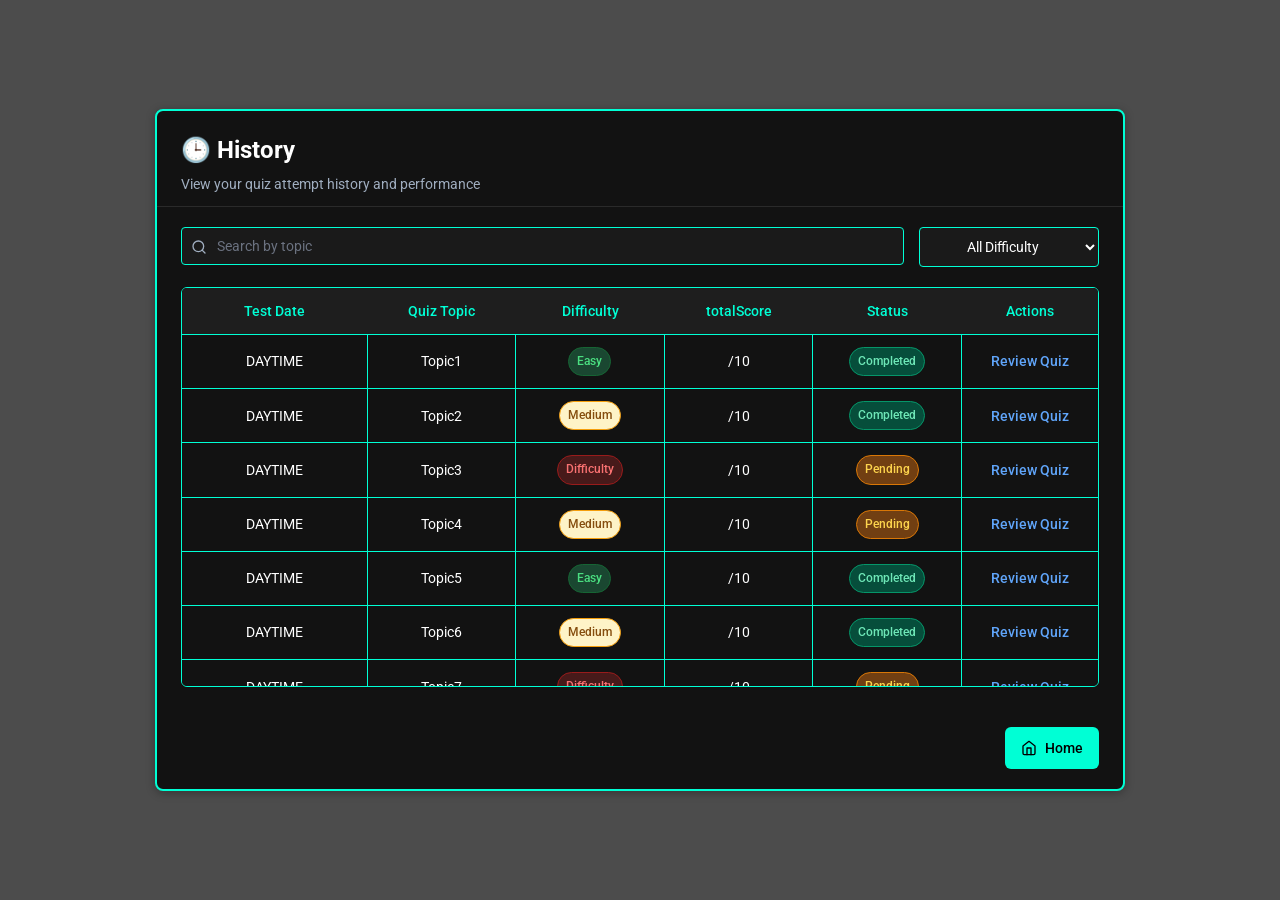
==== src/components/History/History.html @ ff0dfcac "new background" ====
<!DOCTYPE html>
<html lang="vi">
<head>
    <meta charset="UTF-8">
    <meta name="viewport" content="width=device-width, initial-scale=1.0">
    <title>🕒 History</title>
    <link rel="stylesheet" href="History.css">
    <link href="https://fonts.googleapis.com/css2?family=Roboto:wght@300;400;500;700&display=swap" rel="stylesheet">
</head>
<body>
    <div class="container">
        <div class="card">
            <div class="card-header">
                <h1>🕒 History</h1>
                <p>View your quiz attempt history and performance</p>
            </div>
            <div class="card-content">
                <div class="filters">
                    <div class="search-container">
                        <input type="text" placeholder="Search by topic" class="search-input">
                        <svg class="search-icon" xmlns="http://www.w3.org/2000/svg" width="16" height="16" viewBox="0 0 24 24" fill="none" stroke="currentColor" stroke-width="2" stroke-linecap="round" stroke-linejoin="round">
                            <circle cx="11" cy="11" r="8"></circle>
                            <line x1="21" y1="21" x2="16.65" y2="16.65"></line>
                        </svg>
                    </div>
                    <div class="select-container">
                        <select class="difficulty-select">
                            <option value="all">All Difficulty</option>
                            <option value="easy">Easy</option>
                            <option value="medium">Medium</option>
                            <option value="difficulty">Difficulty</option>
                        </select>
                    </div>
                </div>

                <div class="table-container">
                    <table class="history-table">
                        <thead>
                            <tr>
                                <th>Test Date</th>
                                <th>Quiz Topic</th>
                                <th>Difficulty</th>
                                <th>totalScore</th>
                                <th>Status</th>
                                <th>Actions</th>
                            </tr>
                        </thead>
                        <tbody>
                            <tr>
                                <td>DAYTIME</td>
                                <td>Topic1</td>
                                <td><span class="badge easy">Easy</span></td>
                                <td class="score-cell">/10</td>
                                <td><span class="status completed">Completed</span></td>
                                <td class="action-cell"><a href="#" class="review-link">Review Quiz</a></td>
                            </tr>
                            <tr>
                                <td>DAYTIME</td>
                                <td>Topic2</td>
                                <td><span class="badge medium">Medium</span></td>
                                <td class="score-cell">/10</td>
                                <td><span class="status completed">Completed</span></td>
                                <td class="action-cell"><a href="#" class="review-link">Review Quiz</a></td>
                            </tr>
                            <tr>
                                <td>DAYTIME</td>
                                <td>Topic3</td>
                                <td><span class="badge difficulty">Difficulty</span></td>
                                <td class="score-cell">/10</td>
                                <td><span class="status pending">Pending</span></td>
                                <td class="action-cell"><a href="#" class="review-link">Review Quiz</a></td>
                            </tr>
                            <tr>
                                <td>DAYTIME</td>
                                <td>Topic4</td>
                                <td><span class="badge medium">Medium</span></td>
                                <td class="score-cell">/10</td>
                                <td><span class="status pending">Pending</span></td>
                                <td class="action-cell"><a href="#" class="review-link">Review Quiz</a></td>
                            </tr>
                            <!-- Thêm nhiều dòng hơn để kiểm tra thanh cuộn -->
                            <tr>
                                <td>DAYTIME</td>
                                <td>Topic5</td>
                                <td><span class="badge easy">Easy</span></td>
                                <td class="score-cell">/10</td>
                                <td><span class="status completed">Completed</span></td>
                                <td class="action-cell"><a href="#" class="review-link">Review Quiz</a></td>
                            </tr>
                            <tr>
                                <td>DAYTIME</td>
                                <td>Topic6</td>
                                <td><span class="badge medium">Medium</span></td>
                                <td class="score-cell">/10</td>
                                <td><span class="status completed">Completed</span></td>
                                <td class="action-cell"><a href="#" class="review-link">Review Quiz</a></td>
                            </tr>
                            <tr>
                                <td>DAYTIME</td>
                                <td>Topic7</td>
                                <td><span class="badge difficulty">Difficulty</span></td>
                                <td class="score-cell">/10</td>
                                <td><span class="status pending">Pending</span></td>
                                <td class="action-cell"><a href="#" class="review-link">Review Quiz</a></td>
                            </tr>
                            <tr>
                                <td>DAYTIME</td>
                                <td>Topic8</td>
                                <td><span class="badge medium">Medium</span></td>
                                <td class="score-cell">/10</td>
                                <td><span class="status pending">Pending</span></td>
                                <td class="action-cell"><a href="#" class="review-link">Review Quiz</a></td>
                            </tr>
                        </tbody>
                    </table>
                </div>

                <div class="button-container">
                    <a href="#" class="home-button">
                        <svg xmlns="http://www.w3.org/2000/svg" width="16" height="16" viewBox="0 0 24 24" fill="none" stroke="currentColor" stroke-width="2" stroke-linecap="round" stroke-linejoin="round">
                            <path d="M3 9l9-7 9 7v11a2 2 0 0 1-2 2H5a2 2 0 0 1-2-2z"></path>
                            <polyline points="9 22 9 12 15 12 15 22"></polyline>
                        </svg>
                        Home
                    </a>
                </div>
            </div>
        </div>
    </div>
</body>
</html>
---- src/components/History/History.css ----
* {
    margin: 0;
    padding: 0;
    box-sizing: border-box;
    font-family: "Roboto", sans-serif;
  }
  
  body {
    background: url('https://i.pinimg.com/originals/46/41/61/4641611401ecb508c625eebe448da663.gif') no-repeat center center fixed;
    background-size: cover;
    color: #ffffff;
    line-height: 1.6;
    min-height: 100vh;
  }
  
  /* Thêm overlay để làm tối nền GIF một chút để dễ đọc */
  body::before {
    content: '';
    position: fixed;
    top: 0;
    left: 0;
    width: 100%;
    height: 100%;
    background-color: rgba(0, 0, 0, 0.7);
    z-index: -1;
  }
  
  .container {
    max-width: 1000px;
    margin: 0 auto;
    padding: 0 15px;
    min-height: 100vh;
    display: flex;
    align-items: center;
    justify-content: center;
    position: relative;
    z-index: 1;
  }
  
  .card {
    background-color: #121212;
    border-radius: 8px;
    box-shadow: 0 2px 10px rgba(0, 0, 0, 0.3);
    overflow: hidden;
    border: 2px solid #00ffd5;
    width: 100%;
    max-height: 80vh;
    display: flex;
    flex-direction: column;
  }
  
  .card-header {
    padding: 20px 24px 10px;
    border-bottom: 1px solid #2a2a2a;
  }
  
  .card-header h1 {
    font-size: 24px;
    font-weight: 700;
    margin-bottom: 4px;
    color: #ffffff;
  }
  
  .card-header p {
    font-size: 14px;
    color: #a0aec0;
  }
  
  .card-content {
    padding: 20px 24px;
    flex: 1;
    overflow: hidden;
    display: flex;
    flex-direction: column;
  }
  
  .filters {
    display: flex;
    flex-direction: column;
    gap: 15px;
    margin-bottom: 20px;
    background-color: #121212;
    position: sticky;
    top: 0;
    z-index: 2;
  }
  
  @media (min-width: 640px) {
    .filters {
      flex-direction: row;
    }
  }
  
  .search-container {
    position: relative;
    flex: 1;
  }
  
  .search-input {
    width: 100%;
    padding: 10px 10px 10px 35px;
    border: 1px solid #00ffd5;
    border-radius: 4px;
    font-size: 14px;
    background-color: #1a1a1a;
    color: #ffffff;
  }
  
  .search-icon {
    position: absolute;
    left: 10px;
    top: 50%;
    transform: translateY(-50%);
    color: #a0aec0;
  }
  
  .select-container {
    width: 100%;
  }
  
  @media (min-width: 640px) {
    .select-container {
      width: 180px;
    }
  }
  
  .difficulty-select {
    width: 100%;
    padding: 10px;
    border: 1px solid #00ffd5;
    border-radius: 4px;
    font-size: 14px;
    background-color: #1a1a1a;
    color: #ffffff;
    cursor: pointer;
    text-align: center;
  }
  
  .table-container {
    max-height: 400px;
    overflow-y: auto;
    border: 1px solid #00ffd5;
    border-radius: 6px;
    margin-bottom: 20px;
    background-color: #121212;
    scrollbar-width: thin;
    scrollbar-color: #00ffd5 #1a1a1a;
  }
  
  /* Style cho thanh cuộn trên Chrome, Edge, và Safari */
  .table-container::-webkit-scrollbar {
    width: 8px;
  }
  
  .table-container::-webkit-scrollbar-track {
    background: #1a1a1a;
    border-radius: 4px;
  }
  
  .table-container::-webkit-scrollbar-thumb {
    background-color: #00ffd5;
    border-radius: 4px;
    border: 2px solid #1a1a1a;
  }
  
  .table-container::-webkit-scrollbar-thumb:hover {
    background-color: #00e6c0;
  }
  
  .history-table {
    width: 100%;
    border-collapse: separate;
    border-spacing: 0;
    text-align: center;
  }
  
  /* Giữ header cố định khi cuộn */
  .history-table thead {
    position: sticky;
    top: 0;
    background-color: #1e1e1e;
    z-index: 1;
  }
  
  .history-table th {
    background-color: #1e1e1e;
    padding: 12px 16px;
    font-weight: 500;
    color: #00ffd5;
    border-bottom: 1px solid #00ffd5;
    font-size: 14px;
    text-align: center;
  }
  
  .history-table td {
    padding: 12px 16px;
    border-bottom: 1px solid#00ffd5;
    font-size: 14px;
    border-right: 1px solid #00ffd5;
  }
  
  /* Đảm bảo các cột có chiều rộng phù hợp */
  .history-table th,
  .history-table td {
    min-width: 120px;
  }
  
  /* Điều chỉnh chiều rộng cụ thể cho một số cột */
  .history-table th:first-child,
  .history-table td:first-child {
    min-width: 150px;
  }
  
  .history-table th:last-child,
  .history-table td:last-child {
    min-width: 100px;
  }
  
  .history-table td:last-child {
    border-right: none;
  }
  
  .history-table tr:last-child td {
    border-bottom: none;
  }
  
  /* Animation cho hover row */
  .history-table tbody tr {
    transition: background-color 0.2s ease;
  }
  
  /* Hiệu ứng hover mượt mà hơn */
  .history-table tbody tr:hover {
    background-color: rgba(0, 255, 213, 0.1);
  }
  
  .badge {
    display: inline-block;
    padding: 4px 8px;
    border-radius: 9999px;
    font-size: 12px;
    font-weight: 500;
  }
  
  .easy {
    background-color: #1a4731;
    color: #4ade80;
    border: 1px solid #166534;
  }
  
  .medium {
    background-color: #fef3c7;
    color: #854d0e;
    border: 1px solid #f59e0b;
  }
  
  .difficulty {
    background-color: #471a1a;
    color: #f87171;
    border: 1px solid #991b1b;
  }
  
  .score-cell,
  .action-cell {
    text-align: center;
  }
  
  .review-link {
    color: #60a5fa;
    text-decoration: none;
    font-weight: 500;
  }
  
  .review-link:hover {
    text-decoration: underline;
    color: #93c5fd;
  }
  
  .button-container {
    display: flex;
    justify-content: flex-end;
    margin-top: 20px;
  }
  
  .home-button {
    display: flex;
    align-items: center;
    gap: 8px;
    background-color: #00ffd5;
    color: #000000;
    padding: 10px 16px;
    border-radius: 6px;
    text-decoration: none;
    font-weight: 500;
    font-size: 14px;
    transition: background-color 0.2s;
  }
  
  .home-button:hover {
    background-color: #00e6c0;
  }
  
  .home-button svg {
    width: 16px;
    height: 16px;
  }
  
  /* Thêm hiệu ứng hover cho các hàng trong bảng */
  .history-table tr:hover {
    background-color: #1e1e1e;
  }
  
  /* Tùy chỉnh màu placeholder cho input */
  .search-input::placeholder {
    color: #6b7280;
  }
  
  /* Tùy chỉnh màu selection */
  ::selection {
    background-color: #00ffd5;
    color: #000000;
  }
  
  /* Kiểu dáng cho trạng thái */
  .status {
    display: inline-block;
    padding: 4px 8px;
    border-radius: 9999px;
    font-size: 12px;
    font-weight: 500;
  }
  
  .completed {
    background-color: #064e3b;
    color: #6ee7b7;
    border: 1px solid #059669;
  }
  
  .pending {
    background-color: #713f12;
    color: #fcd34d;
    border: 1px solid #d97706;
  }
  
  /* Thêm hiệu ứng glow cho card */
  @keyframes glow {
    0% {
      box-shadow: 0 0 10px rgba(0, 255, 213, 0.5);
    }
    50% {
      box-shadow: 0 0 20px rgba(0, 255, 213, 0.8);
    }
    100% {
      box-shadow: 0 0 10px rgba(0, 255, 213, 0.5);
    }
  }
  
  .card {
    animation: glow 3s infinite;
  }
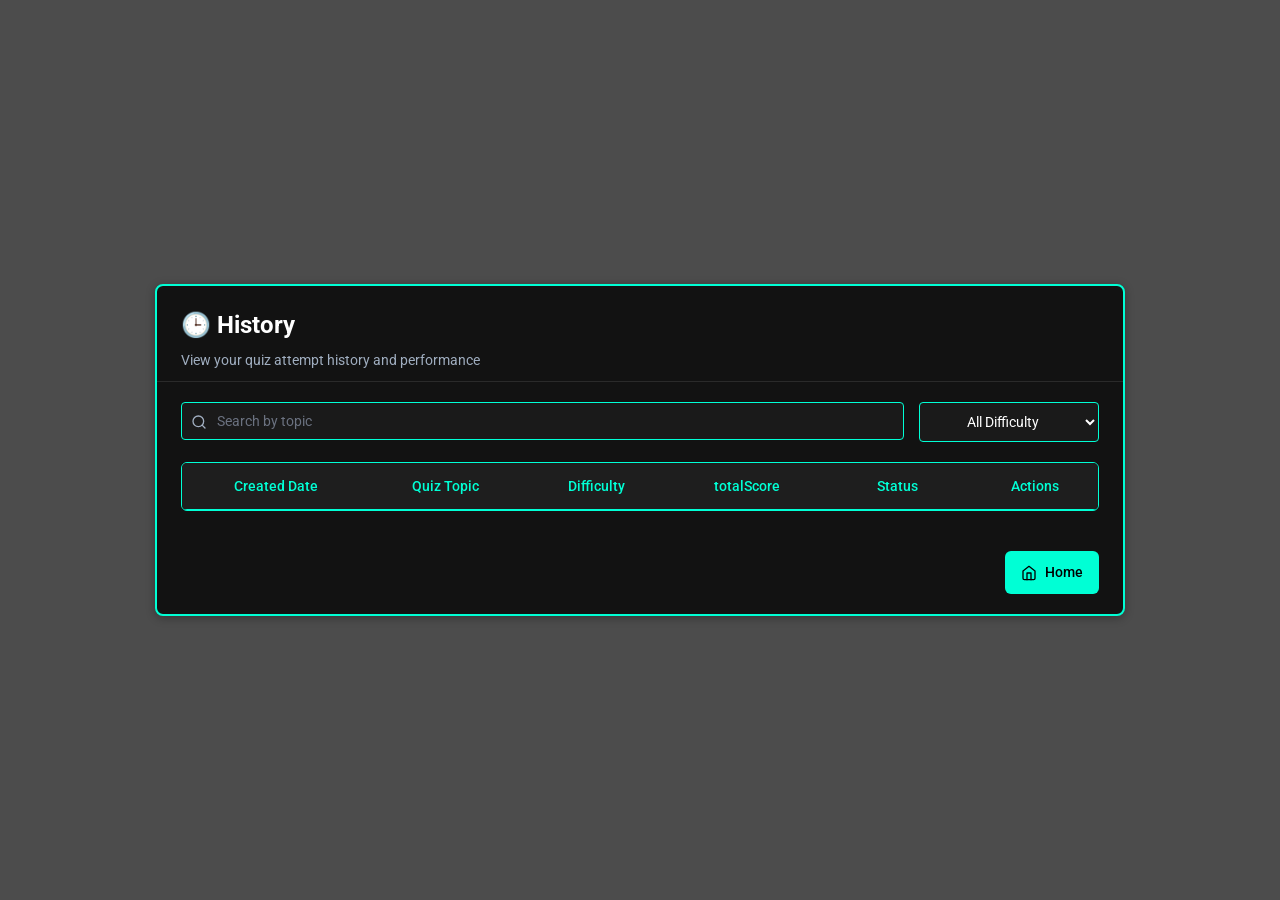
==== commit b6321834: "AQG-12 display and query history" ====
--- a/src/components/History/History.html
+++ b/src/components/History/History.html
@@ -1,131 +1,176 @@
 <!DOCTYPE html>
-<html lang="vi">
-<head>
-    <meta charset="UTF-8">
-    <meta name="viewport" content="width=device-width, initial-scale=1.0">
+<html lang="en">
+  <head>
+    <meta charset="UTF-8" />
+    <meta name="viewport" content="width=device-width, initial-scale=1.0" />
     <title>🕒 History</title>
-    <link rel="stylesheet" href="History.css">
-    <link href="https://fonts.googleapis.com/css2?family=Roboto:wght@300;400;500;700&display=swap" rel="stylesheet">
-</head>
-<body>
+    <link rel="stylesheet" href="History.css" />
+    <script type="module" src="History.js" defer></script>
+    <link
+      href="https://fonts.googleapis.com/css2?family=Roboto:wght@300;400;500;700&display=swap"
+      rel="stylesheet"
+    />
+  </head>
+  <body>
     <div class="container">
-        <div class="card">
-            <div class="card-header">
-                <h1>🕒 History</h1>
-                <p>View your quiz attempt history and performance</p>
+      <div class="card">
+        <div class="card-header">
+          <h1>🕒 History</h1>
+          <p>View your quiz attempt history and performance</p>
+        </div>
+        <div class="card-content">
+          <div class="filters">
+            <div class="search-container">
+              <input
+                type="text"
+                placeholder="Search by topic"
+                class="search-input"
+                id="search-topic"
+              />
+              <svg
+                class="search-icon"
+                xmlns="http://www.w3.org/2000/svg"
+                width="16"
+                height="16"
+                viewBox="0 0 24 24"
+                fill="none"
+                stroke="currentColor"
+                stroke-width="2"
+                stroke-linecap="round"
+                stroke-linejoin="round"
+              >
+                <circle cx="11" cy="11" r="8"></circle>
+                <line x1="21" y1="21" x2="16.65" y2="16.65"></line>
+              </svg>
             </div>
-            <div class="card-content">
-                <div class="filters">
-                    <div class="search-container">
-                        <input type="text" placeholder="Search by topic" class="search-input">
-                        <svg class="search-icon" xmlns="http://www.w3.org/2000/svg" width="16" height="16" viewBox="0 0 24 24" fill="none" stroke="currentColor" stroke-width="2" stroke-linecap="round" stroke-linejoin="round">
-                            <circle cx="11" cy="11" r="8"></circle>
-                            <line x1="21" y1="21" x2="16.65" y2="16.65"></line>
-                        </svg>
-                    </div>
-                    <div class="select-container">
-                        <select class="difficulty-select">
-                            <option value="all">All Difficulty</option>
-                            <option value="easy">Easy</option>
-                            <option value="medium">Medium</option>
-                            <option value="difficulty">Difficulty</option>
-                        </select>
-                    </div>
-                </div>
+            <div class="select-container">
+              <select class="difficulty-select" id="history-difficulty">
+                <option value="All" selected>All Difficulty</option>
+                <option value="Easy">Easy</option>
+                <option value="Medium">Medium</option>
+                <option value="Difficult">Difficult</option>
+              </select>
+            </div>
+          </div>
 
-                <div class="table-container">
-                    <table class="history-table">
-                        <thead>
-                            <tr>
-                                <th>Test Date</th>
-                                <th>Quiz Topic</th>
-                                <th>Difficulty</th>
-                                <th>totalScore</th>
-                                <th>Status</th>
-                                <th>Actions</th>
-                            </tr>
-                        </thead>
-                        <tbody>
-                            <tr>
-                                <td>DAYTIME</td>
-                                <td>Topic1</td>
-                                <td><span class="badge easy">Easy</span></td>
-                                <td class="score-cell">/10</td>
-                                <td><span class="status completed">Completed</span></td>
-                                <td class="action-cell"><a href="#" class="review-link">Review Quiz</a></td>
-                            </tr>
-                            <tr>
-                                <td>DAYTIME</td>
-                                <td>Topic2</td>
-                                <td><span class="badge medium">Medium</span></td>
-                                <td class="score-cell">/10</td>
-                                <td><span class="status completed">Completed</span></td>
-                                <td class="action-cell"><a href="#" class="review-link">Review Quiz</a></td>
-                            </tr>
-                            <tr>
-                                <td>DAYTIME</td>
-                                <td>Topic3</td>
-                                <td><span class="badge difficulty">Difficulty</span></td>
-                                <td class="score-cell">/10</td>
-                                <td><span class="status pending">Pending</span></td>
-                                <td class="action-cell"><a href="#" class="review-link">Review Quiz</a></td>
-                            </tr>
-                            <tr>
-                                <td>DAYTIME</td>
-                                <td>Topic4</td>
-                                <td><span class="badge medium">Medium</span></td>
-                                <td class="score-cell">/10</td>
-                                <td><span class="status pending">Pending</span></td>
-                                <td class="action-cell"><a href="#" class="review-link">Review Quiz</a></td>
-                            </tr>
-                            <!-- Thêm nhiều dòng hơn để kiểm tra thanh cuộn -->
-                            <tr>
-                                <td>DAYTIME</td>
-                                <td>Topic5</td>
-                                <td><span class="badge easy">Easy</span></td>
-                                <td class="score-cell">/10</td>
-                                <td><span class="status completed">Completed</span></td>
-                                <td class="action-cell"><a href="#" class="review-link">Review Quiz</a></td>
-                            </tr>
-                            <tr>
-                                <td>DAYTIME</td>
-                                <td>Topic6</td>
-                                <td><span class="badge medium">Medium</span></td>
-                                <td class="score-cell">/10</td>
-                                <td><span class="status completed">Completed</span></td>
-                                <td class="action-cell"><a href="#" class="review-link">Review Quiz</a></td>
-                            </tr>
-                            <tr>
-                                <td>DAYTIME</td>
-                                <td>Topic7</td>
-                                <td><span class="badge difficulty">Difficulty</span></td>
-                                <td class="score-cell">/10</td>
-                                <td><span class="status pending">Pending</span></td>
-                                <td class="action-cell"><a href="#" class="review-link">Review Quiz</a></td>
-                            </tr>
-                            <tr>
-                                <td>DAYTIME</td>
-                                <td>Topic8</td>
-                                <td><span class="badge medium">Medium</span></td>
-                                <td class="score-cell">/10</td>
-                                <td><span class="status pending">Pending</span></td>
-                                <td class="action-cell"><a href="#" class="review-link">Review Quiz</a></td>
-                            </tr>
-                        </tbody>
-                    </table>
-                </div>
+          <div class="table-container">
+            <table class="history-table">
+              <thead>
+                <tr>
+                  <th>Created Date</th>
+                  <th>Quiz Topic</th>
+                  <th>Difficulty</th>
+                  <th>totalScore</th>
+                  <th>Status</th>
+                  <th>Actions</th>
+                </tr>
+              </thead>
+              <tbody>
+                <!-- <tr>
+                  <td>DAYTIME</td>
+                  <td>Topic1</td>
+                  <td><span class="badge easy">Easy</span></td>
+                  <td class="score-cell">/10</td>
+                  <td><span class="status completed">Completed</span></td>
+                  <td class="action-cell">
+                    <a href="#" class="review-link">Review Quiz</a>
+                  </td>
+                </tr>
+                <tr>
+                  <td>DAYTIME</td>
+                  <td>Topic2</td>
+                  <td><span class="badge medium">Medium</span></td>
+                  <td class="score-cell">/10</td>
+                  <td><span class="status completed">Completed</span></td>
+                  <td class="action-cell">
+                    <a href="#" class="review-link">Review Quiz</a>
+                  </td>
+                </tr>
+                <tr>
+                  <td>DAYTIME</td>
+                  <td>Topic3</td>
+                  <td><span class="badge difficulty">Difficulty</span></td>
+                  <td class="score-cell">/10</td>
+                  <td><span class="status pending">Pending</span></td>
+                  <td class="action-cell">
+                    <a href="#" class="review-link">Review Quiz</a>
+                  </td>
+                </tr>
+                <tr>
+                  <td>DAYTIME</td>
+                  <td>Topic4</td>
+                  <td><span class="badge medium">Medium</span></td>
+                  <td class="score-cell">/10</td>
+                  <td><span class="status pending">Pending</span></td>
+                  <td class="action-cell">
+                    <a href="#" class="review-link">Review Quiz</a>
+                  </td>
+                </tr>
+                <tr>
+                  <td>DAYTIME</td>
+                  <td>Topic5</td>
+                  <td><span class="badge easy">Easy</span></td>
+                  <td class="score-cell">/10</td>
+                  <td><span class="status completed">Completed</span></td>
+                  <td class="action-cell">
+                    <a href="#" class="review-link">Review Quiz</a>
+                  </td>
+                </tr>
+                <tr>
+                  <td>DAYTIME</td>
+                  <td>Topic6</td>
+                  <td><span class="badge medium">Medium</span></td>
+                  <td class="score-cell">/10</td>
+                  <td><span class="status completed">Completed</span></td>
+                  <td class="action-cell">
+                    <a href="#" class="review-link">Review Quiz</a>
+                  </td>
+                </tr>
+                <tr>
+                  <td>DAYTIME</td>
+                  <td>Topic7</td>
+                  <td><span class="badge difficulty">Difficulty</span></td>
+                  <td class="score-cell">/10</td>
+                  <td><span class="status pending">Pending</span></td>
+                  <td class="action-cell">
+                    <a href="#" class="review-link">Review Quiz</a>
+                  </td>
+                </tr>
+                <tr>
+                  <td>DAYTIME</td>
+                  <td>Topic8</td>
+                  <td><span class="badge medium">Medium</span></td>
+                  <td class="score-cell">/10</td>
+                  <td><span class="status pending">Pending</span></td>
+                  <td class="action-cell">
+                    <a href="#" class="review-link">Review Quiz</a>
+                  </td>
+                </tr> -->
+              </tbody>
+            </table>
+          </div>
 
-                <div class="button-container">
-                    <a href="#" class="home-button">
-                        <svg xmlns="http://www.w3.org/2000/svg" width="16" height="16" viewBox="0 0 24 24" fill="none" stroke="currentColor" stroke-width="2" stroke-linecap="round" stroke-linejoin="round">
-                            <path d="M3 9l9-7 9 7v11a2 2 0 0 1-2 2H5a2 2 0 0 1-2-2z"></path>
-                            <polyline points="9 22 9 12 15 12 15 22"></polyline>
-                        </svg>
-                        Home
-                    </a>
-                </div>
-            </div>
+          <div class="button-container">
+            <a href="#" class="home-button">
+              <svg
+                xmlns="http://www.w3.org/2000/svg"
+                width="16"
+                height="16"
+                viewBox="0 0 24 24"
+                fill="none"
+                stroke="currentColor"
+                stroke-width="2"
+                stroke-linecap="round"
+                stroke-linejoin="round"
+              >
+                <path d="M3 9l9-7 9 7v11a2 2 0 0 1-2 2H5a2 2 0 0 1-2-2z"></path>
+                <polyline points="9 22 9 12 15 12 15 22"></polyline>
+              </svg>
+              Home
+            </a>
+          </div>
         </div>
+      </div>
     </div>
-</body>
-</html>+  </body>
+</html>
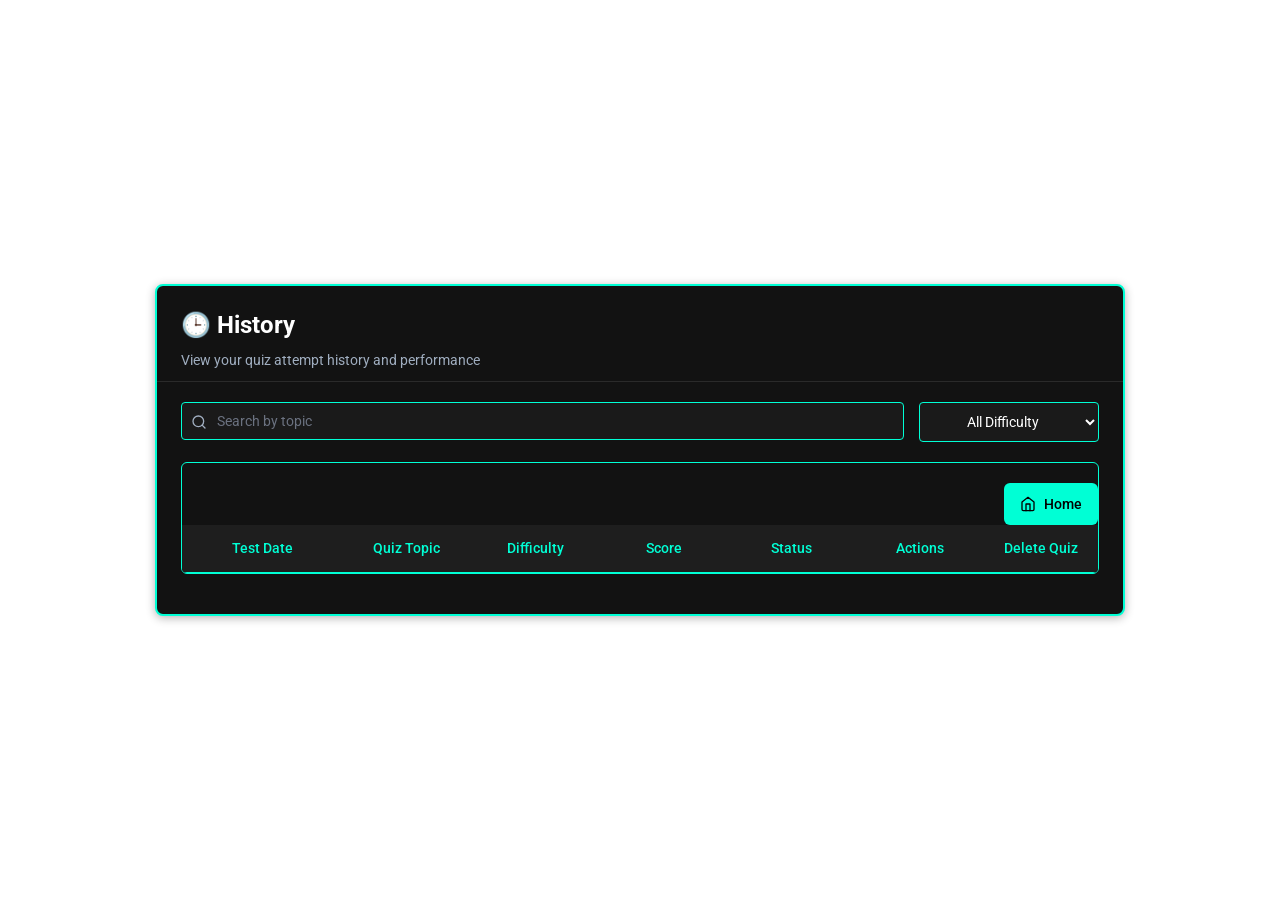
==== commit 8ba1891e: "fix: add delete quiz" ====
--- a/src/components/History/History.html
+++ b/src/components/History/History.html
@@ -19,30 +19,14 @@
           <p>View your quiz attempt history and performance</p>
         </div>
         <div class="card-content">
-          <div class="filters">
-            <div class="search-container">
-              <input
-                type="text"
-                placeholder="Search by topic"
-                class="search-input"
-                id="search-topic"
-              />
-              <svg
-                class="search-icon"
-                xmlns="http://www.w3.org/2000/svg"
-                width="16"
-                height="16"
-                viewBox="0 0 24 24"
-                fill="none"
-                stroke="currentColor"
-                stroke-width="2"
-                stroke-linecap="round"
-                stroke-linejoin="round"
-              >
-                <circle cx="11" cy="11" r="8"></circle>
-                <line x1="21" y1="21" x2="16.65" y2="16.65"></line>
-              </svg>
-            </div>
+            <div class="filters">
+                <div class="search-container">   <!-- Kính lúp -->
+                    <input type="text" placeholder="Search by topic" class="search-input">
+                    <svg class="search-icon" xmlns="http://www.w3.org/2000/svg" width="16" height="16" viewBox="0 0 24 24" fill="none" stroke="currentColor" stroke-width="2" stroke-linecap="round" stroke-linejoin="round">
+                        <circle cx="11" cy="11" r="8"></circle>
+                        <line x1="21" y1="21" x2="16.65" y2="16.65"></line>
+                    </svg>
+                </div>
             <div class="select-container">
               <select class="difficulty-select" id="history-difficulty">
                 <option value="All" selected>All Difficulty</option>
@@ -52,120 +36,83 @@
               </select>
             </div>
           </div>
-
           <div class="table-container">
             <table class="history-table">
               <thead>
                 <tr>
-                  <th>Created Date</th>
+                  <th>Test Date</th>
                   <th>Quiz Topic</th>
                   <th>Difficulty</th>
-                  <th>totalScore</th>
+                  <th>Score</th>
                   <th>Status</th>
                   <th>Actions</th>
+                  <th>Delete Quiz</th>
                 </tr>
               </thead>
               <tbody>
+                <!-- Ví dụ dữ liệu -->
                 <!-- <tr>
-                  <td>DAYTIME</td>
-                  <td>Topic1</td>
+                  <td>01/11/2023</td>
+                  <td>Mathematics</td>
                   <td><span class="badge easy">Easy</span></td>
-                  <td class="score-cell">/10</td>
+                  <td class="score-cell">8/10</td>
                   <td><span class="status completed">Completed</span></td>
                   <td class="action-cell">
                     <a href="#" class="review-link">Review Quiz</a>
                   </td>
+                  <td class="delete-cell">
+                    <button class="delete-btn">Delete</button>
+                  </td>
                 </tr>
                 <tr>
-                  <td>DAYTIME</td>
-                  <td>Topic2</td>
+                  <td>02/11/2023</td>
+                  <td>Science</td>
                   <td><span class="badge medium">Medium</span></td>
-                  <td class="score-cell">/10</td>
+                  <td class="score-cell">7/10</td>
                   <td><span class="status completed">Completed</span></td>
                   <td class="action-cell">
                     <a href="#" class="review-link">Review Quiz</a>
                   </td>
+                  <td class="delete-cell">
+                    <button class="delete-btn">Delete</button>
+                  </td>
                 </tr>
                 <tr>
-                  <td>DAYTIME</td>
-                  <td>Topic3</td>
-                  <td><span class="badge difficulty">Difficulty</span></td>
-                  <td class="score-cell">/10</td>
+                  <td>03/11/2023</td>
+                  <td>History</td>
+                  <td><span class="badge difficulty">Difficult</span></td>
+                  <td class="score-cell">6/10</td>
                   <td><span class="status pending">Pending</span></td>
                   <td class="action-cell">
                     <a href="#" class="review-link">Review Quiz</a>
                   </td>
+                  <td class="delete-cell">
+                    <button class="delete-btn">Delete</button>
+                  </td>
                 </tr>
                 <tr>
-                  <td>DAYTIME</td>
-                  <td>Topic4</td>
+                  <td>04/11/2023</td>
+                  <td>Geography</td>
                   <td><span class="badge medium">Medium</span></td>
-                  <td class="score-cell">/10</td>
+                  <td class="score-cell">9/10</td>
                   <td><span class="status pending">Pending</span></td>
                   <td class="action-cell">
                     <a href="#" class="review-link">Review Quiz</a>
                   </td>
-                </tr>
-                <tr>
-                  <td>DAYTIME</td>
-                  <td>Topic5</td>
-                  <td><span class="badge easy">Easy</span></td>
-                  <td class="score-cell">/10</td>
-                  <td><span class="status completed">Completed</span></td>
-                  <td class="action-cell">
-                    <a href="#" class="review-link">Review Quiz</a>
+                  <td class="delete-cell">
+                    <button class="delete-btn">Delete</button>
                   </td>
                 </tr>
-                <tr>
-                  <td>DAYTIME</td>
-                  <td>Topic6</td>
-                  <td><span class="badge medium">Medium</span></td>
-                  <td class="score-cell">/10</td>
-                  <td><span class="status completed">Completed</span></td>
-                  <td class="action-cell">
-                    <a href="#" class="review-link">Review Quiz</a>
-                  </td>
-                </tr>
-                <tr>
-                  <td>DAYTIME</td>
-                  <td>Topic7</td>
-                  <td><span class="badge difficulty">Difficulty</span></td>
-                  <td class="score-cell">/10</td>
-                  <td><span class="status pending">Pending</span></td>
-                  <td class="action-cell">
-                    <a href="#" class="review-link">Review Quiz</a>
-                  </td>
-                </tr>
-                <tr>
-                  <td>DAYTIME</td>
-                  <td>Topic8</td>
-                  <td><span class="badge medium">Medium</span></td>
-                  <td class="score-cell">/10</td>
-                  <td><span class="status pending">Pending</span></td>
-                  <td class="action-cell">
-                    <a href="#" class="review-link">Review Quiz</a>
-                  </td>
-                </tr> -->
               </tbody>
             </table>
-          </div>
-
+          </div> -->
+  <!-- Nút Home -->
           <div class="button-container">
             <a href="#" class="home-button">
-              <svg
-                xmlns="http://www.w3.org/2000/svg"
-                width="16"
-                height="16"
-                viewBox="0 0 24 24"
-                fill="none"
-                stroke="currentColor"
-                stroke-width="2"
-                stroke-linecap="round"
-                stroke-linejoin="round"
-              >
-                <path d="M3 9l9-7 9 7v11a2 2 0 0 1-2 2H5a2 2 0 0 1-2-2z"></path>
-                <polyline points="9 22 9 12 15 12 15 22"></polyline>
-              </svg>
+                <svg xmlns="http://www.w3.org/2000/svg" width="16" height="16" viewBox="0 0 24 24" fill="none" stroke="currentColor" stroke-width="2" stroke-linecap="round" stroke-linejoin="round">
+                    <path d="M3 9l9-7 9 7v11a2 2 0 0 1-2 2H5a2 2 0 0 1-2-2z"></path>
+                    <polyline points="9 22 9 12 15 12 15 22"></polyline>
+                </svg>
               Home
             </a>
           </div>
@@ -173,4 +120,4 @@
       </div>
     </div>
   </body>
-</html>
+</html>
--- a/src/components/History/History.css
+++ b/src/components/History/History.css
@@ -1,360 +1,379 @@
 * {
-    margin: 0;
-    padding: 0;
-    box-sizing: border-box;
-    font-family: "Roboto", sans-serif;
-  }
-  
-  body {
-    background: url('https://i.pinimg.com/originals/46/41/61/4641611401ecb508c625eebe448da663.gif') no-repeat center center fixed;
-    background-size: cover;
-    color: #ffffff;
-    line-height: 1.6;
-    min-height: 100vh;
-  }
-  
-  /* Thêm overlay để làm tối nền GIF một chút để dễ đọc */
-  body::before {
-    content: '';
-    position: fixed;
-    top: 0;
-    left: 0;
-    width: 100%;
-    height: 100%;
-    background-color: rgba(0, 0, 0, 0.7);
-    z-index: -1;
-  }
-  
-  .container {
-    max-width: 1000px;
-    margin: 0 auto;
-    padding: 0 15px;
-    min-height: 100vh;
-    display: flex;
-    align-items: center;
-    justify-content: center;
-    position: relative;
-    z-index: 1;
-  }
-  
-  .card {
-    background-color: #121212;
-    border-radius: 8px;
-    box-shadow: 0 2px 10px rgba(0, 0, 0, 0.3);
-    overflow: hidden;
-    border: 2px solid #00ffd5;
-    width: 100%;
-    max-height: 80vh;
-    display: flex;
-    flex-direction: column;
-  }
-  
-  .card-header {
-    padding: 20px 24px 10px;
-    border-bottom: 1px solid #2a2a2a;
-  }
-  
-  .card-header h1 {
-    font-size: 24px;
-    font-weight: 700;
-    margin-bottom: 4px;
-    color: #ffffff;
-  }
-  
-  .card-header p {
-    font-size: 14px;
-    color: #a0aec0;
-  }
-  
-  .card-content {
-    padding: 20px 24px;
-    flex: 1;
-    overflow: hidden;
-    display: flex;
-    flex-direction: column;
-  }
-  
+  margin: 0;
+  padding: 0;
+  box-sizing: border-box;
+  font-family: "Roboto", sans-serif;
+}
+
+body {
+  background: url("https://i.pinimg.com/originals/46/41/61/4641611401ecb508c625eebe448da663.gif")
+    no-repeat center center fixed;
+  background-size: cover;
+  color: #ffffff;
+  line-height: 1.6;
+  min-height: 100vh;
+}
+
+
+
+.container {
+  max-width: 1000px;
+  margin: 0 auto;
+  padding: 0 15px;
+  min-height: 100vh;
+  display: flex;
+  align-items: center;
+  justify-content: center;
+  position: relative;
+  z-index: 1;
+}
+
+.card {
+  background-color: #121212;
+  border-radius: 8px;
+  box-shadow: 0 2px 10px rgba(0, 0, 0, 0.3);
+  overflow: hidden;
+  border: 2px solid #00ffd5;
+  width: 100%;
+  max-height: 80vh;
+  display: flex;
+  flex-direction: column;
+}
+
+.card-header {
+  padding: 20px 24px 10px;
+  border-bottom: 1px solid #2a2a2a;
+}
+
+.card-header h1 {
+  font-size: 24px;
+  font-weight: 700;
+  margin-bottom: 4px;
+  color: #ffffff;
+}
+
+.card-header p {
+  font-size: 14px;
+  color: #a0aec0;
+}
+
+.card-content {
+  padding: 20px 24px;
+  flex: 1;
+  overflow: hidden;
+  display: flex;
+  flex-direction: column;
+}
+
+.filters {
+  display: flex;
+  flex-direction: column;
+  gap: 15px;
+  margin-bottom: 20px;
+  background-color: #121212;
+  position: sticky;
+  top: 0;
+  z-index: 2;
+}
+
+@media (min-width: 640px) {
   .filters {
-    display: flex;
-    flex-direction: column;
-    gap: 15px;
-    margin-bottom: 20px;
-    background-color: #121212;
-    position: sticky;
-    top: 0;
-    z-index: 2;
-  }
-  
-  @media (min-width: 640px) {
-    .filters {
-      flex-direction: row;
-    }
-  }
-  
-  .search-container {
-    position: relative;
-    flex: 1;
-  }
-  
-  .search-input {
-    width: 100%;
-    padding: 10px 10px 10px 35px;
-    border: 1px solid #00ffd5;
-    border-radius: 4px;
-    font-size: 14px;
-    background-color: #1a1a1a;
-    color: #ffffff;
-  }
-  
-  .search-icon {
-    position: absolute;
-    left: 10px;
-    top: 50%;
-    transform: translateY(-50%);
-    color: #a0aec0;
-  }
-  
+    flex-direction: row;
+  }
+}
+
+.search-container {
+  position: relative;
+  flex: 1;
+}
+
+.search-input {
+  width: 100%;
+  padding: 10px 10px 10px 35px;
+  border: 1px solid #00ffd5;
+  border-radius: 4px;
+  font-size: 14px;
+  background-color: #1a1a1a;
+  color: #ffffff;
+}
+
+.search-icon {
+  position: absolute;
+  left: 10px;
+  top: 50%;
+  transform: translateY(-50%);
+  color: #a0aec0;
+}
+
+.select-container {
+  width: 100%;
+}
+
+@media (min-width: 640px) {
   .select-container {
-    width: 100%;
-  }
-  
-  @media (min-width: 640px) {
-    .select-container {
-      width: 180px;
-    }
-  }
-  
-  .difficulty-select {
-    width: 100%;
-    padding: 10px;
-    border: 1px solid #00ffd5;
-    border-radius: 4px;
-    font-size: 14px;
-    background-color: #1a1a1a;
-    color: #ffffff;
-    cursor: pointer;
-    text-align: center;
-  }
-  
-  .table-container {
-    max-height: 400px;
-    overflow-y: auto;
-    border: 1px solid #00ffd5;
-    border-radius: 6px;
-    margin-bottom: 20px;
-    background-color: #121212;
-    scrollbar-width: thin;
-    scrollbar-color: #00ffd5 #1a1a1a;
-  }
-  
-  /* Style cho thanh cuộn trên Chrome, Edge, và Safari */
-  .table-container::-webkit-scrollbar {
-    width: 8px;
-  }
-  
-  .table-container::-webkit-scrollbar-track {
-    background: #1a1a1a;
-    border-radius: 4px;
-  }
-  
-  .table-container::-webkit-scrollbar-thumb {
-    background-color: #00ffd5;
-    border-radius: 4px;
-    border: 2px solid #1a1a1a;
-  }
-  
-  .table-container::-webkit-scrollbar-thumb:hover {
-    background-color: #00e6c0;
-  }
-  
-  .history-table {
-    width: 100%;
-    border-collapse: separate;
-    border-spacing: 0;
-    text-align: center;
-  }
-  
-  /* Giữ header cố định khi cuộn */
-  .history-table thead {
-    position: sticky;
-    top: 0;
-    background-color: #1e1e1e;
-    z-index: 1;
-  }
-  
-  .history-table th {
-    background-color: #1e1e1e;
-    padding: 12px 16px;
-    font-weight: 500;
-    color: #00ffd5;
-    border-bottom: 1px solid #00ffd5;
-    font-size: 14px;
-    text-align: center;
-  }
-  
-  .history-table td {
-    padding: 12px 16px;
-    border-bottom: 1px solid#00ffd5;
-    font-size: 14px;
-    border-right: 1px solid #00ffd5;
-  }
-  
-  /* Đảm bảo các cột có chiều rộng phù hợp */
-  .history-table th,
-  .history-table td {
-    min-width: 120px;
-  }
-  
-  /* Điều chỉnh chiều rộng cụ thể cho một số cột */
-  .history-table th:first-child,
-  .history-table td:first-child {
-    min-width: 150px;
-  }
-  
-  .history-table th:last-child,
-  .history-table td:last-child {
-    min-width: 100px;
-  }
-  
-  .history-table td:last-child {
-    border-right: none;
-  }
-  
-  .history-table tr:last-child td {
-    border-bottom: none;
-  }
-  
-  /* Animation cho hover row */
-  .history-table tbody tr {
-    transition: background-color 0.2s ease;
-  }
-  
-  /* Hiệu ứng hover mượt mà hơn */
-  .history-table tbody tr:hover {
-    background-color: rgba(0, 255, 213, 0.1);
-  }
-  
-  .badge {
-    display: inline-block;
-    padding: 4px 8px;
-    border-radius: 9999px;
-    font-size: 12px;
-    font-weight: 500;
-  }
-  
-  .easy {
-    background-color: #1a4731;
-    color: #4ade80;
-    border: 1px solid #166534;
-  }
-  
-  .medium {
-    background-color: #fef3c7;
-    color: #854d0e;
-    border: 1px solid #f59e0b;
-  }
-  
-  .difficulty {
-    background-color: #471a1a;
-    color: #f87171;
-    border: 1px solid #991b1b;
-  }
-  
-  .score-cell,
-  .action-cell {
-    text-align: center;
-  }
-  
-  .review-link {
-    color: #60a5fa;
-    text-decoration: none;
-    font-weight: 500;
-  }
-  
-  .review-link:hover {
-    text-decoration: underline;
-    color: #93c5fd;
-  }
-  
-  .button-container {
-    display: flex;
-    justify-content: flex-end;
-    margin-top: 20px;
-  }
-  
-  .home-button {
-    display: flex;
-    align-items: center;
-    gap: 8px;
-    background-color: #00ffd5;
-    color: #000000;
-    padding: 10px 16px;
-    border-radius: 6px;
-    text-decoration: none;
-    font-weight: 500;
-    font-size: 14px;
-    transition: background-color 0.2s;
-  }
-  
-  .home-button:hover {
-    background-color: #00e6c0;
-  }
-  
-  .home-button svg {
-    width: 16px;
-    height: 16px;
-  }
-  
-  /* Thêm hiệu ứng hover cho các hàng trong bảng */
-  .history-table tr:hover {
-    background-color: #1e1e1e;
-  }
-  
-  /* Tùy chỉnh màu placeholder cho input */
-  .search-input::placeholder {
-    color: #6b7280;
-  }
-  
-  /* Tùy chỉnh màu selection */
-  ::selection {
-    background-color: #00ffd5;
-    color: #000000;
-  }
-  
-  /* Kiểu dáng cho trạng thái */
-  .status {
-    display: inline-block;
-    padding: 4px 8px;
-    border-radius: 9999px;
-    font-size: 12px;
-    font-weight: 500;
-  }
-  
-  .completed {
-    background-color: #064e3b;
-    color: #6ee7b7;
-    border: 1px solid #059669;
-  }
-  
-  .pending {
-    background-color: #713f12;
-    color: #fcd34d;
-    border: 1px solid #d97706;
-  }
-  
-  /* Thêm hiệu ứng glow cho card */
-  @keyframes glow {
-    0% {
-      box-shadow: 0 0 10px rgba(0, 255, 213, 0.5);
-    }
-    50% {
-      box-shadow: 0 0 20px rgba(0, 255, 213, 0.8);
-    }
-    100% {
-      box-shadow: 0 0 10px rgba(0, 255, 213, 0.5);
-    }
-  }
-  
-  .card {
-    animation: glow 3s infinite;
-  }+    width: 180px;
+  }
+}
+
+.difficulty-select {
+  width: 100%;
+  padding: 10px;
+  border: 1px solid #00ffd5;
+  border-radius: 4px;
+  font-size: 14px;
+  background-color: #1a1a1a;
+  color: #ffffff;
+  cursor: pointer;
+  text-align: center;
+}
+
+.table-container {
+  max-height: 400px;
+  overflow-y: auto;
+  border: 1px solid #00ffd5;
+  border-radius: 6px;
+  margin-bottom: 20px;
+  background-color: #121212;
+  scrollbar-width: thin;
+  scrollbar-color: #00ffd5 #1a1a1a;
+}
+
+/* Style cho thanh cuộn trên Chrome, Edge, và Safari */
+.table-container::-webkit-scrollbar {
+  width: 8px;
+}
+
+.table-container::-webkit-scrollbar-track {
+  background: #1a1a1a;
+  border-radius: 4px;
+}
+
+.table-container::-webkit-scrollbar-thumb {
+  background-color: #00ffd5;
+  border-radius: 4px;
+  border: 2px solid #1a1a1a;
+}
+
+.table-container::-webkit-scrollbar-thumb:hover {
+  background-color: #00e6c0;
+}
+
+.history-table {
+  width: 100%;
+  border-collapse: separate;
+  border-spacing: 0;
+  text-align: center;
+}
+
+/* Giữ header cố định khi cuộn */
+.history-table thead {
+  position: sticky;
+  top: 0;
+  background-color: #1e1e1e;
+  z-index: 1;
+}
+
+.history-table th {
+  background-color: #1e1e1e;
+  padding: 12px 16px;
+  font-weight: 500;
+  color: #00ffd5;
+  border-bottom: 1px solid #00ffd5;
+  font-size: 14px;
+  text-align: center;
+}
+
+.history-table td {
+  padding: 12px 16px;
+  border-bottom: 1px solid#00ffd5;
+  font-size: 14px;
+  border-right: 1px solid #00ffd5;
+}
+
+/* Đảm bảo các cột có chiều rộng phù hợp */
+.history-table th,
+.history-table td {
+  min-width: 120px;
+}
+
+/* Điều chỉnh chiều rộng cụ thể cho một số cột */
+.history-table th:first-child,
+.history-table td:first-child {
+  min-width: 150px;
+}
+
+.history-table th:last-child,
+.history-table td:last-child {
+  min-width: 100px;
+}
+
+.history-table td:last-child {
+  border-right: none;
+}
+
+.history-table tr:last-child td {
+  border-bottom: none;
+}
+
+/* Animation cho hover row */
+.history-table tbody tr {
+  transition: background-color 0.2s ease;
+}
+
+/* Hiệu ứng hover mượt mà hơn */
+.history-table tbody tr:hover {
+  background-color: rgba(0, 255, 213, 0.1);
+}
+
+.badge {
+  display: inline-block;
+  padding: 4px 8px;
+  border-radius: 9999px;
+  font-size: 12px;
+  font-weight: 500;
+}
+
+.easy {
+  background-color: #1a4731;
+  color: #4ade80;
+  border: 1px solid #166534;
+}
+
+.medium {
+  background-color: #fef3c7;
+  color: #854d0e;
+  border: 1px solid #f59e0b;
+}
+
+.difficulty {
+  background-color: #471a1a;
+  color: #f87171;
+  border: 1px solid #991b1b;
+}
+
+.score-cell,
+.action-cell {
+  text-align: center;
+}
+
+.review-link {
+  color: #60a5fa;
+  text-decoration: none;
+  font-weight: 500;
+}
+
+.review-link:hover {
+  text-decoration: underline;
+  color: #93c5fd;
+}
+
+.button-container {
+  display: flex;
+  justify-content: flex-end;
+  margin-top: 20px;
+}
+
+.home-button {
+  display: flex;
+  align-items: center;
+  gap: 8px;
+  background-color: #00ffd5;
+  color: #000000;
+  padding: 10px 16px;
+  border-radius: 6px;
+  text-decoration: none;
+  font-weight: 500;
+  font-size: 14px;
+  transition: background-color 0.2s;
+}
+
+.home-button:hover {
+  background-color: #00e6c0;
+}
+
+.home-button svg {
+  width: 16px;
+  height: 16px;
+}
+
+/* Thêm hiệu ứng hover cho các hàng trong bảng */
+.history-table tr:hover {
+  background-color: #1e1e1e;
+}
+
+/* Tùy chỉnh màu placeholder cho input */
+.search-input::placeholder {
+  color: #6b7280;
+}
+
+/* Tùy chỉnh màu selection */
+::selection {
+  background-color: #00ffd5;
+  color: #000000;
+}
+
+/* Kiểu dáng cho trạng thái */
+.status {
+  display: inline-block;
+  padding: 4px 8px;
+  border-radius: 9999px;
+  font-size: 12px;
+  font-weight: 500;
+}
+
+.completed {
+  background-color: #064e3b;
+  color: #6ee7b7;
+  border: 1px solid #059669;
+}
+
+.pending {
+  background-color: #713f12;
+  color: #fcd34d;
+  border: 1px solid #d97706;
+}
+
+/* Thêm hiệu ứng glow cho card */
+@keyframes glow {
+  0% {
+    box-shadow: 0 0 10px rgba(0, 255, 213, 0.5);
+  }
+  50% {
+    box-shadow: 0 0 20px rgba(0, 255, 213, 0.8);
+  }
+  100% {
+    box-shadow: 0 0 10px rgba(0, 255, 213, 0.5);
+  }
+}
+
+.card {
+  animation: glow 3s infinite;
+}
+
+/* Kiểu dáng cho cột Delete */
+.delete-cell {
+  text-align: center;
+}
+
+.delete-btn {
+  background-color: rgba(220, 38, 38, 0.2);
+  color: #f87171;
+  border: 1px solid #ef4444;
+  border-radius: 5px;
+  padding: 5px 10px;
+  font-size: 12px;
+  cursor: pointer;
+  transition: all 0.3s ease;
+}
+
+.delete-btn:hover {
+  background-color: rgba(220, 38, 38, 0.5);
+  color: white;
+  box-shadow: 0 0 8px rgba(239, 68, 68, 0.6);
+}
+
+/* Đảm bảo cột Delete có chiều rộng phù hợp */
+.history-table th:nth-last-child(1),
+.history-table td:nth-last-child(1) {
+  min-width: 80px;
+}
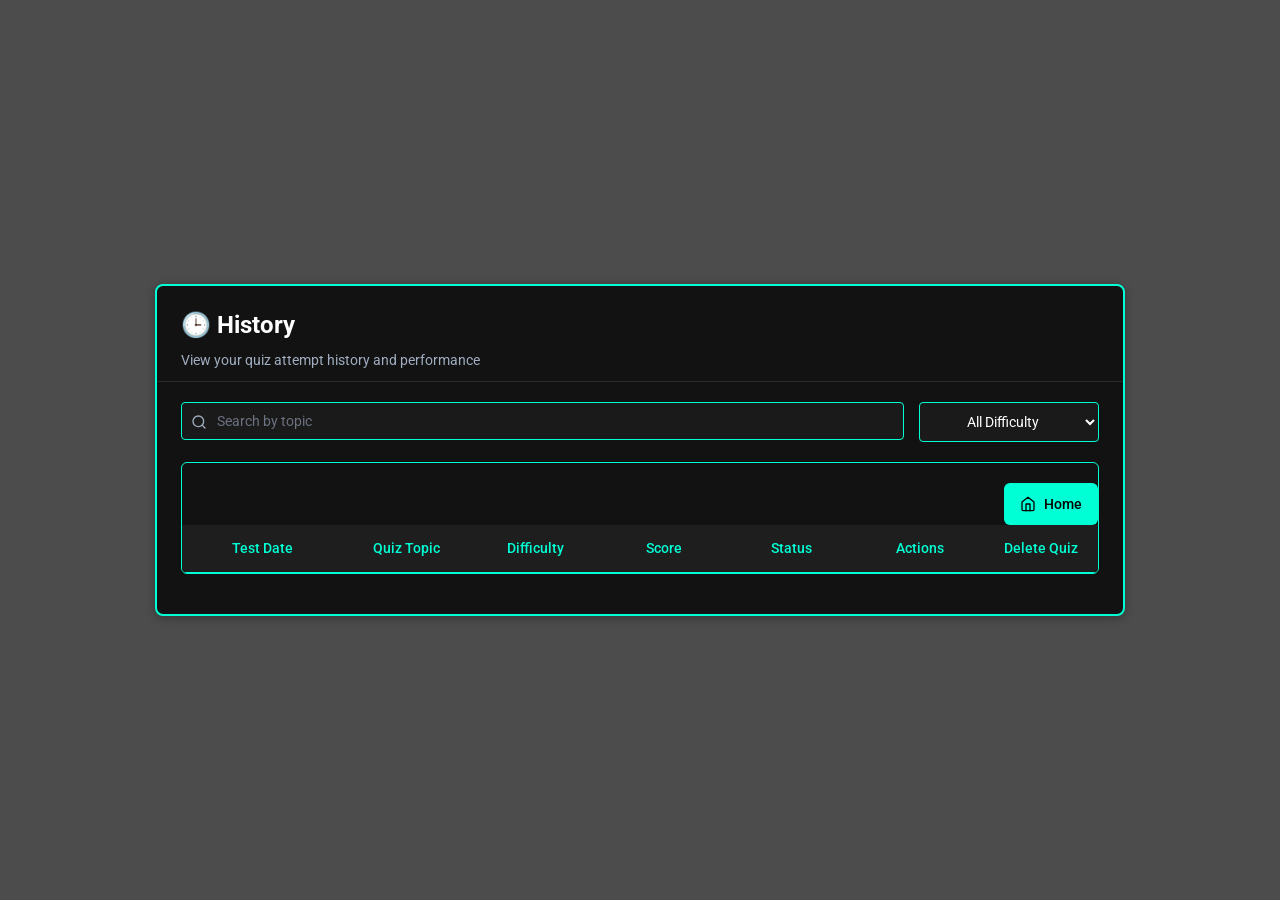
==== commit de08930a: "Merge branch 'development' into Fix-UI-History" ====
--- a/src/components/History/History.html
+++ b/src/components/History/History.html
@@ -19,7 +19,7 @@
           <p>View your quiz attempt history and performance</p>
         </div>
         <div class="card-content">
-            <div class="filters">
+           <div class="filters">
                 <div class="search-container">   <!-- Kính lúp -->
                     <input type="text" placeholder="Search by topic" class="search-input">
                     <svg class="search-icon" xmlns="http://www.w3.org/2000/svg" width="16" height="16" viewBox="0 0 24 24" fill="none" stroke="currentColor" stroke-width="2" stroke-linecap="round" stroke-linejoin="round">
@@ -73,6 +73,7 @@
                   <td class="action-cell">
                     <a href="#" class="review-link">Review Quiz</a>
                   </td>
+
                   <td class="delete-cell">
                     <button class="delete-btn">Delete</button>
                   </td>
@@ -120,4 +121,5 @@
       </div>
     </div>
   </body>
-</html>+</html>
+
--- a/src/components/History/History.css
+++ b/src/components/History/History.css
@@ -14,7 +14,17 @@
   min-height: 100vh;
 }
 
-
+/* Thêm overlay để làm tối nền GIF một chút để dễ đọc */
+body::before {
+  content: "";
+  position: fixed;
+  top: 0;
+  left: 0;
+  width: 100%;
+  height: 100%;
+  background-color: rgba(0, 0, 0, 0.7);
+  z-index: -1;
+}
 
 .container {
   max-width: 1000px;
@@ -135,7 +145,7 @@
   margin-bottom: 20px;
   background-color: #121212;
   scrollbar-width: thin;
-  scrollbar-color: #00ffd5 #1a1a1a;
+  scrollbar-color: #00ffd5 #3a3a3a;
 }
 
 /* Style cho thanh cuộn trên Chrome, Edge, và Safari */
@@ -262,11 +272,21 @@
   font-weight: 500;
 }
 
+.resume-link {
+  color: #60a5fa;
+  text-decoration: none;
+  font-weight: 500;
+}
+
 .review-link:hover {
   text-decoration: underline;
   color: #93c5fd;
 }
 
+.resume-link:hover {
+  text-decoration: underline;
+  color: #93c5fd;
+}
 .button-container {
   display: flex;
   justify-content: flex-end;
@@ -349,31 +369,3 @@
 .card {
   animation: glow 3s infinite;
 }
-
-/* Kiểu dáng cho cột Delete */
-.delete-cell {
-  text-align: center;
-}
-
-.delete-btn {
-  background-color: rgba(220, 38, 38, 0.2);
-  color: #f87171;
-  border: 1px solid #ef4444;
-  border-radius: 5px;
-  padding: 5px 10px;
-  font-size: 12px;
-  cursor: pointer;
-  transition: all 0.3s ease;
-}
-
-.delete-btn:hover {
-  background-color: rgba(220, 38, 38, 0.5);
-  color: white;
-  box-shadow: 0 0 8px rgba(239, 68, 68, 0.6);
-}
-
-/* Đảm bảo cột Delete có chiều rộng phù hợp */
-.history-table th:nth-last-child(1),
-.history-table td:nth-last-child(1) {
-  min-width: 80px;
-}
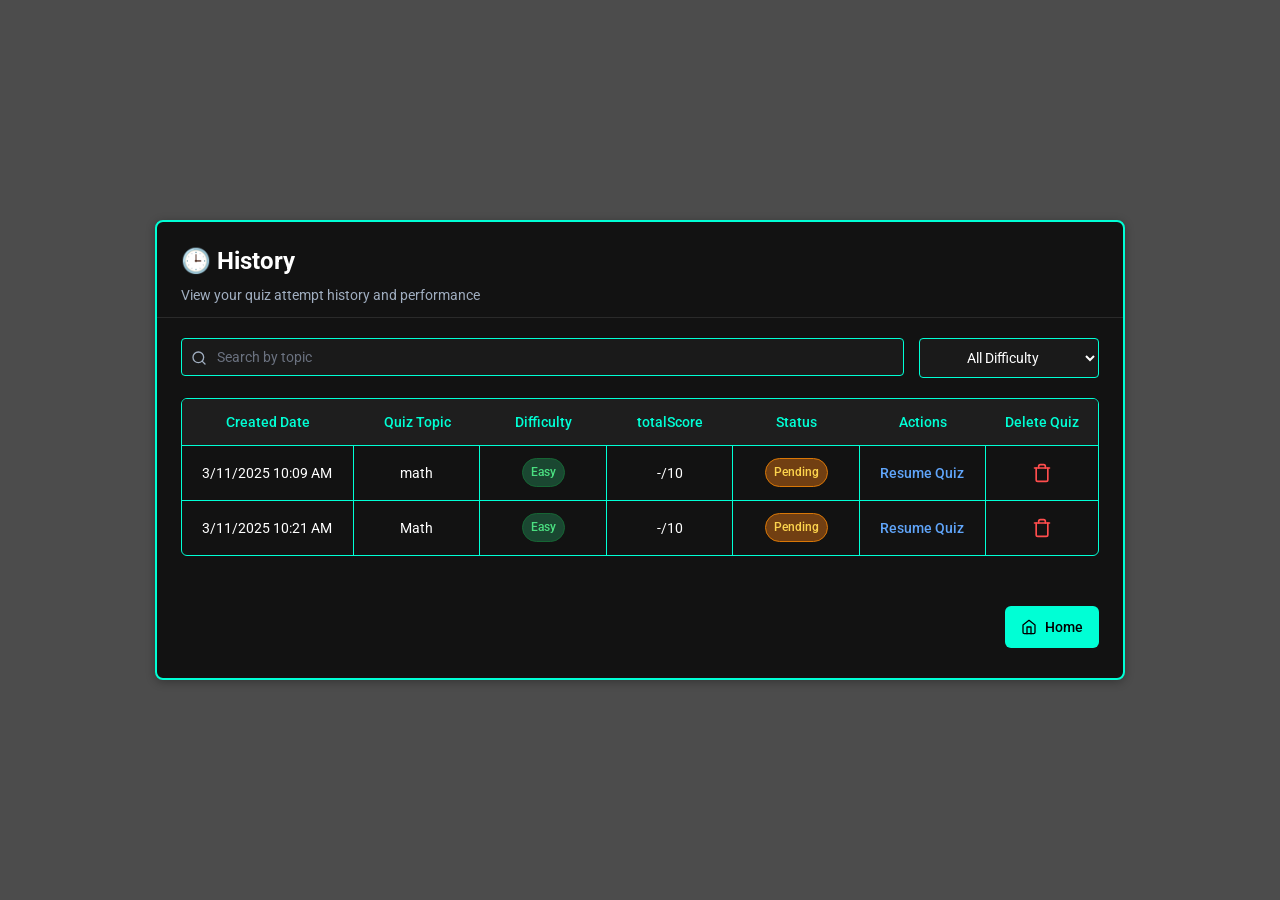
==== commit 29923570: "AQG-22 fix: fix delete" ====
--- a/src/components/History/History.html
+++ b/src/components/History/History.html
@@ -5,7 +5,6 @@
     <meta name="viewport" content="width=device-width, initial-scale=1.0" />
     <title>🕒 History</title>
     <link rel="stylesheet" href="History.css" />
-    <script type="module" src="History.js" defer></script>
     <link
       href="https://fonts.googleapis.com/css2?family=Roboto:wght@300;400;500;700&display=swap"
       rel="stylesheet"
@@ -19,14 +18,30 @@
           <p>View your quiz attempt history and performance</p>
         </div>
         <div class="card-content">
-           <div class="filters">
-                <div class="search-container">   <!-- Kính lúp -->
-                    <input type="text" placeholder="Search by topic" class="search-input">
-                    <svg class="search-icon" xmlns="http://www.w3.org/2000/svg" width="16" height="16" viewBox="0 0 24 24" fill="none" stroke="currentColor" stroke-width="2" stroke-linecap="round" stroke-linejoin="round">
-                        <circle cx="11" cy="11" r="8"></circle>
-                        <line x1="21" y1="21" x2="16.65" y2="16.65"></line>
-                    </svg>
-                </div>
+          <div class="filters">
+            <div class="search-container">
+              <input
+                type="text"
+                placeholder="Search by topic"
+                class="search-input"
+                id="search-topic"
+              />
+              <svg
+                class="search-icon"
+                xmlns="http://www.w3.org/2000/svg"
+                width="16"
+                height="16"
+                viewBox="0 0 24 24"
+                fill="none"
+                stroke="currentColor"
+                stroke-width="2"
+                stroke-linecap="round"
+                stroke-linejoin="round"
+              >
+                <circle cx="11" cy="11" r="8"></circle>
+                <line x1="21" y1="21" x2="16.65" y2="16.65"></line>
+              </svg>
+            </div>
             <div class="select-container">
               <select class="difficulty-select" id="history-difficulty">
                 <option value="All" selected>All Difficulty</option>
@@ -36,84 +51,79 @@
               </select>
             </div>
           </div>
+
           <div class="table-container">
             <table class="history-table">
               <thead>
                 <tr>
-                  <th>Test Date</th>
+                  <th>Created Date</th>
                   <th>Quiz Topic</th>
                   <th>Difficulty</th>
-                  <th>Score</th>
+                  <th>totalScore</th>
                   <th>Status</th>
                   <th>Actions</th>
                   <th>Delete Quiz</th>
                 </tr>
               </thead>
               <tbody>
-                <!-- Ví dụ dữ liệu -->
-                <!-- <tr>
-                  <td>01/11/2023</td>
-                  <td>Mathematics</td>
+                <tr>
+                  <td>3/11/2025 10:09 AM</td>
+                  <td>math</td>
                   <td><span class="badge easy">Easy</span></td>
-                  <td class="score-cell">8/10</td>
-                  <td><span class="status completed">Completed</span></td>
+                  <td class="score-cell">-/10</td>
+                  <td><span class="status pending">Pending</span></td>
                   <td class="action-cell">
-                    <a href="#" class="review-link">Review Quiz</a>
+                    <a href="#" class="review-link">Resume Quiz</a>
                   </td>
                   <td class="delete-cell">
-                    <button class="delete-btn">Delete</button>
+                    <button class="delete-button">
+                      <svg xmlns="http://www.w3.org/2000/svg" width="16" height="16" viewBox="0 0 24 24" fill="none" stroke="currentColor" stroke-width="2" stroke-linecap="round" stroke-linejoin="round">
+                        <path d="M3 6h18"></path>
+                        <path d="M19 6v14c0 1-1 2-2 2H7c-1 0-2-1-2-2V6"></path>
+                        <path d="M8 6V4c0-1 1-2 2-2h4c1 0 2 1 2 2v2"></path>
+                      </svg>
+                    </button>
                   </td>
                 </tr>
                 <tr>
-                  <td>02/11/2023</td>
-                  <td>Science</td>
-                  <td><span class="badge medium">Medium</span></td>
-                  <td class="score-cell">7/10</td>
-                  <td><span class="status completed">Completed</span></td>
-                  <td class="action-cell">
-                    <a href="#" class="review-link">Review Quiz</a>
-                  </td>
-
-                  <td class="delete-cell">
-                    <button class="delete-btn">Delete</button>
-                  </td>
-                </tr>
-                <tr>
-                  <td>03/11/2023</td>
-                  <td>History</td>
-                  <td><span class="badge difficulty">Difficult</span></td>
-                  <td class="score-cell">6/10</td>
+                  <td>3/11/2025 10:21 AM</td>
+                  <td>Math</td>
+                  <td><span class="badge easy">Easy</span></td>
+                  <td class="score-cell">-/10</td>
                   <td><span class="status pending">Pending</span></td>
                   <td class="action-cell">
-                    <a href="#" class="review-link">Review Quiz</a>
+                    <a href="#" class="review-link">Resume Quiz</a>
                   </td>
                   <td class="delete-cell">
-                    <button class="delete-btn">Delete</button>
-                  </td>
-                </tr>
-                <tr>
-                  <td>04/11/2023</td>
-                  <td>Geography</td>
-                  <td><span class="badge medium">Medium</span></td>
-                  <td class="score-cell">9/10</td>
-                  <td><span class="status pending">Pending</span></td>
-                  <td class="action-cell">
-                    <a href="#" class="review-link">Review Quiz</a>
-                  </td>
-                  <td class="delete-cell">
-                    <button class="delete-btn">Delete</button>
+                    <button class="delete-button">
+                      <svg xmlns="http://www.w3.org/2000/svg" width="16" height="16" viewBox="0 0 24 24" fill="none" stroke="currentColor" stroke-width="2" stroke-linecap="round" stroke-linejoin="round">
+                        <path d="M3 6h18"></path>
+                        <path d="M19 6v14c0 1-1 2-2 2H7c-1 0-2-1-2-2V6"></path>
+                        <path d="M8 6V4c0-1 1-2 2-2h4c1 0 2 1 2 2v2"></path>
+                      </svg>
+                    </button>
                   </td>
                 </tr>
               </tbody>
             </table>
-          </div> -->
-  <!-- Nút Home -->
+          </div>
+
           <div class="button-container">
             <a href="#" class="home-button">
-                <svg xmlns="http://www.w3.org/2000/svg" width="16" height="16" viewBox="0 0 24 24" fill="none" stroke="currentColor" stroke-width="2" stroke-linecap="round" stroke-linejoin="round">
-                    <path d="M3 9l9-7 9 7v11a2 2 0 0 1-2 2H5a2 2 0 0 1-2-2z"></path>
-                    <polyline points="9 22 9 12 15 12 15 22"></polyline>
-                </svg>
+              <svg
+                xmlns="http://www.w3.org/2000/svg"
+                width="16"
+                height="16"
+                viewBox="0 0 24 24"
+                fill="none"
+                stroke="currentColor"
+                stroke-width="2"
+                stroke-linecap="round"
+                stroke-linejoin="round"
+              >
+                <path d="M3 9l9-7 9 7v11a2 2 0 0 1-2 2H5a2 2 0 0 1-2-2z"></path>
+                <polyline points="9 22 9 12 15 12 15 22"></polyline>
+              </svg>
               Home
             </a>
           </div>
@@ -121,5 +131,4 @@
       </div>
     </div>
   </body>
-</html>
-
+</html>
--- a/src/components/History/History.css
+++ b/src/components/History/History.css
@@ -145,7 +145,7 @@
   margin-bottom: 20px;
   background-color: #121212;
   scrollbar-width: thin;
-  scrollbar-color: #00ffd5 #3a3a3a;
+  scrollbar-color: #00ffd5 #1a1a1a;
 }
 
 /* Style cho thanh cuộn trên Chrome, Edge, và Safari */
@@ -272,17 +272,17 @@
   font-weight: 500;
 }
 
+.review-link:hover {
+  text-decoration: underline;
+  color: #93c5fd;
+}
+
 .resume-link {
   color: #60a5fa;
   text-decoration: none;
   font-weight: 500;
 }
 
-.review-link:hover {
-  text-decoration: underline;
-  color: #93c5fd;
-}
-
 .resume-link:hover {
   text-decoration: underline;
   color: #93c5fd;
@@ -291,6 +291,12 @@
   display: flex;
   justify-content: flex-end;
   margin-top: 20px;
+  position: sticky;
+  bottom: 0;
+  right: 0;
+  background-color: #121212;
+  padding: 10px 0;
+  z-index: 2;
 }
 
 .home-button {
@@ -369,3 +375,35 @@
 .card {
   animation: glow 3s infinite;
 }
+
+/* Style cho cột Delete Quiz */
+.delete-cell {
+  text-align: center;
+}
+
+/* Style cho nút xóa */
+.delete-button {
+  background: none;
+  border: none;
+  color: #ff4d4d;
+  cursor: pointer;
+  padding: 5px;
+  border-radius: 4px;
+  transition: all 0.2s ease;
+}
+
+.delete-button:hover {
+  background-color: rgba(255, 77, 77, 0.1);
+  transform: scale(1.1);
+}
+
+.delete-button svg {
+  width: 20px;
+  height: 20px;
+  vertical-align: middle;
+}
+
+/* Điều chỉnh border cho cột mới */
+.history-table td:nth-last-child(2) {
+  border-right: 1px solid #00ffd5;
+}
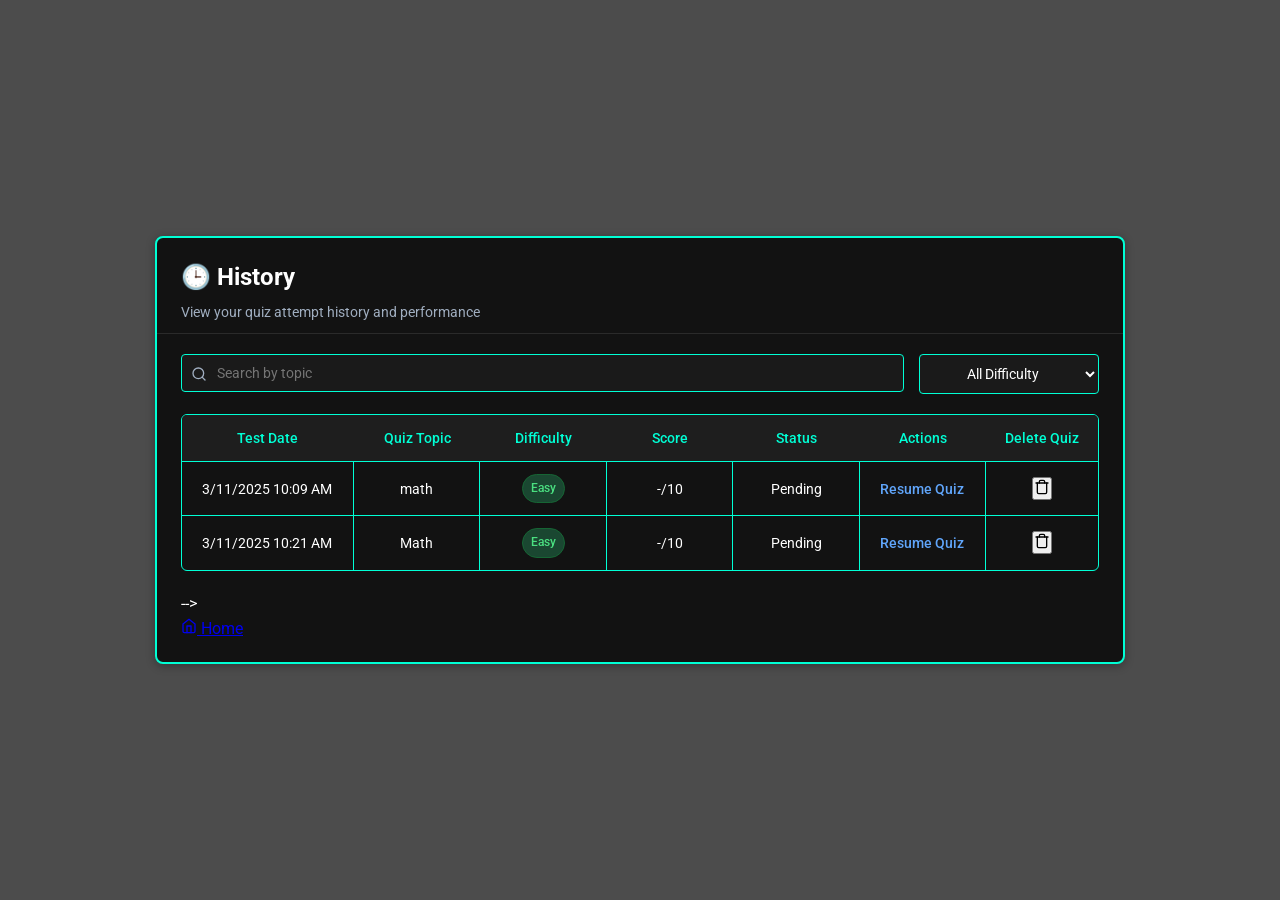
==== commit 0df063ac: "Merge branch 'development' into AQG-22-UI-Display-history-of-finised-unfinised-Quizz" ====
--- a/src/components/History/History.html
+++ b/src/components/History/History.html
@@ -18,30 +18,14 @@
           <p>View your quiz attempt history and performance</p>
         </div>
         <div class="card-content">
-          <div class="filters">
-            <div class="search-container">
-              <input
-                type="text"
-                placeholder="Search by topic"
-                class="search-input"
-                id="search-topic"
-              />
-              <svg
-                class="search-icon"
-                xmlns="http://www.w3.org/2000/svg"
-                width="16"
-                height="16"
-                viewBox="0 0 24 24"
-                fill="none"
-                stroke="currentColor"
-                stroke-width="2"
-                stroke-linecap="round"
-                stroke-linejoin="round"
-              >
-                <circle cx="11" cy="11" r="8"></circle>
-                <line x1="21" y1="21" x2="16.65" y2="16.65"></line>
-              </svg>
-            </div>
+           <div class="filters">
+                <div class="search-container">   <!-- Kính lúp -->
+                    <input type="text" placeholder="Search by topic" class="search-input" id="search-topic">
+                    <svg class="search-icon" xmlns="http://www.w3.org/2000/svg" width="16" height="16" viewBox="0 0 24 24" fill="none" stroke="currentColor" stroke-width="2" stroke-linecap="round" stroke-linejoin="round">
+                        <circle cx="11" cy="11" r="8"></circle>
+                        <line x1="21" y1="21" x2="16.65" y2="16.65"></line>
+                    </svg>
+                </div>
             <div class="select-container">
               <select class="difficulty-select" id="history-difficulty">
                 <option value="All" selected>All Difficulty</option>
@@ -51,15 +35,14 @@
               </select>
             </div>
           </div>
-
           <div class="table-container">
             <table class="history-table">
               <thead>
                 <tr>
-                  <th>Created Date</th>
+                  <th>Test Date</th>
                   <th>Quiz Topic</th>
                   <th>Difficulty</th>
-                  <th>totalScore</th>
+                  <th>Score</th>
                   <th>Status</th>
                   <th>Actions</th>
                   <th>Delete Quiz</th>
@@ -106,24 +89,14 @@
                 </tr>
               </tbody>
             </table>
-          </div>
-
+          </div> -->
+  <!-- Nút Home -->
           <div class="button-container">
             <a href="#" class="home-button">
-              <svg
-                xmlns="http://www.w3.org/2000/svg"
-                width="16"
-                height="16"
-                viewBox="0 0 24 24"
-                fill="none"
-                stroke="currentColor"
-                stroke-width="2"
-                stroke-linecap="round"
-                stroke-linejoin="round"
-              >
-                <path d="M3 9l9-7 9 7v11a2 2 0 0 1-2 2H5a2 2 0 0 1-2-2z"></path>
-                <polyline points="9 22 9 12 15 12 15 22"></polyline>
-              </svg>
+                <svg xmlns="http://www.w3.org/2000/svg" width="16" height="16" viewBox="0 0 24 24" fill="none" stroke="currentColor" stroke-width="2" stroke-linecap="round" stroke-linejoin="round">
+                    <path d="M3 9l9-7 9 7v11a2 2 0 0 1-2 2H5a2 2 0 0 1-2-2z"></path>
+                    <polyline points="9 22 9 12 15 12 15 22"></polyline>
+                </svg>
               Home
             </a>
           </div>
@@ -131,4 +104,5 @@
       </div>
     </div>
   </body>
-</html>+</html>
+
--- a/src/components/History/History.css
+++ b/src/components/History/History.css
@@ -275,7 +275,6 @@
 .review-link:hover {
   text-decoration: underline;
   color: #93c5fd;
-}
 
 .resume-link {
   color: #60a5fa;
@@ -291,6 +290,7 @@
   display: flex;
   justify-content: flex-end;
   margin-top: 20px;
+
   position: sticky;
   bottom: 0;
   right: 0;
@@ -376,6 +376,7 @@
   animation: glow 3s infinite;
 }
 
+
 /* Style cho cột Delete Quiz */
 .delete-cell {
   text-align: center;
@@ -407,3 +408,4 @@
 .history-table td:nth-last-child(2) {
   border-right: 1px solid #00ffd5;
 }
+
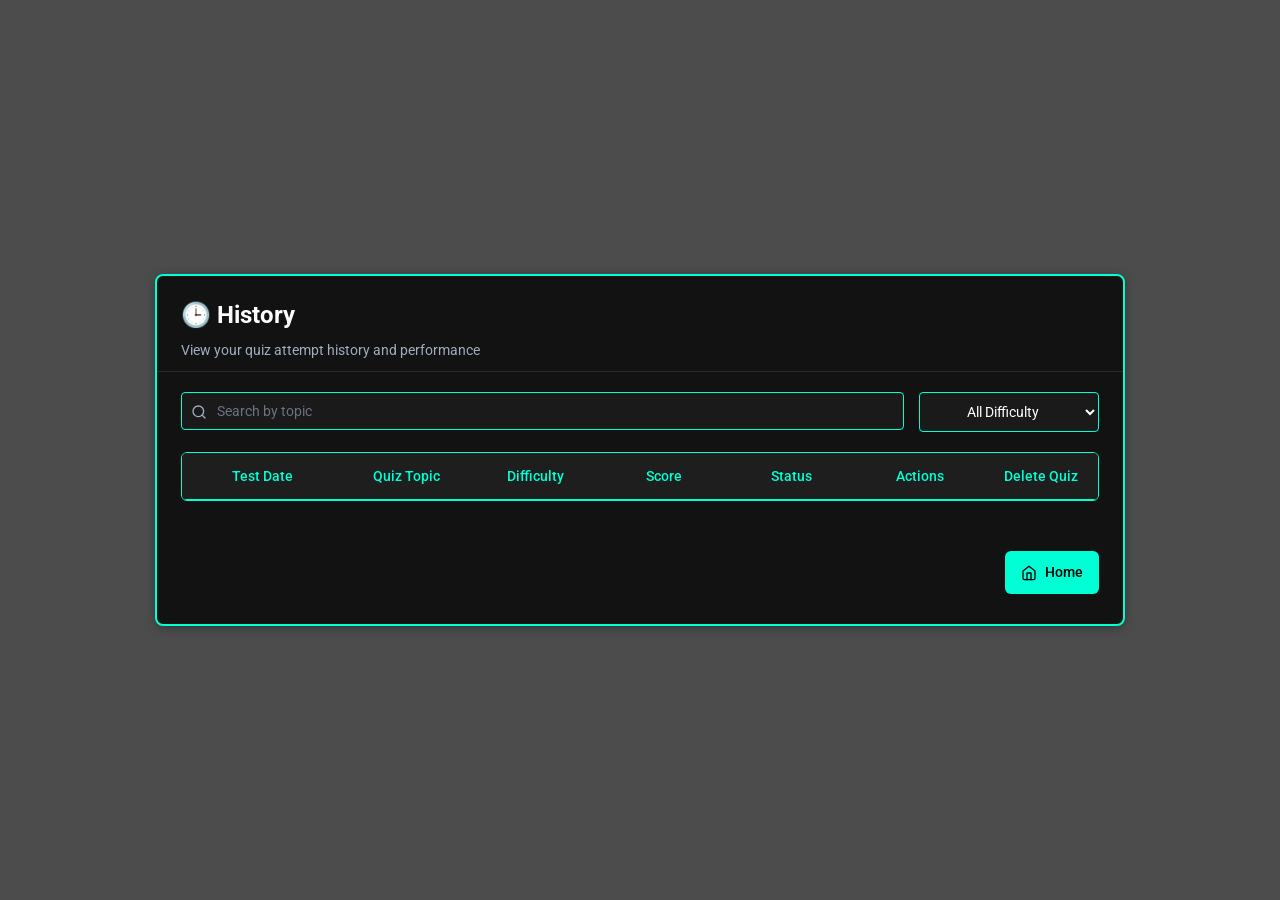
==== commit be46e0e7: "Hot fix again" ====
--- a/src/components/History/History.html
+++ b/src/components/History/History.html
@@ -5,6 +5,7 @@
     <meta name="viewport" content="width=device-width, initial-scale=1.0" />
     <title>🕒 History</title>
     <link rel="stylesheet" href="History.css" />
+    <script type="module" src="History.js" defer></script>
     <link
       href="https://fonts.googleapis.com/css2?family=Roboto:wght@300;400;500;700&display=swap"
       rel="stylesheet"
@@ -18,14 +19,31 @@
           <p>View your quiz attempt history and performance</p>
         </div>
         <div class="card-content">
-           <div class="filters">
-                <div class="search-container">   <!-- Kính lúp -->
-                    <input type="text" placeholder="Search by topic" class="search-input" id="search-topic">
-                    <svg class="search-icon" xmlns="http://www.w3.org/2000/svg" width="16" height="16" viewBox="0 0 24 24" fill="none" stroke="currentColor" stroke-width="2" stroke-linecap="round" stroke-linejoin="round">
-                        <circle cx="11" cy="11" r="8"></circle>
-                        <line x1="21" y1="21" x2="16.65" y2="16.65"></line>
-                    </svg>
-                </div>
+          <div class="filters">
+            <div class="search-container">
+              <!-- Kính lúp -->
+              <input
+                type="text"
+                placeholder="Search by topic"
+                class="search-input"
+                id="search-topic"
+              />
+              <svg
+                class="search-icon"
+                xmlns="http://www.w3.org/2000/svg"
+                width="16"
+                height="16"
+                viewBox="0 0 24 24"
+                fill="none"
+                stroke="currentColor"
+                stroke-width="2"
+                stroke-linecap="round"
+                stroke-linejoin="round"
+              >
+                <circle cx="11" cy="11" r="8"></circle>
+                <line x1="21" y1="21" x2="16.65" y2="16.65"></line>
+              </svg>
+            </div>
             <div class="select-container">
               <select class="difficulty-select" id="history-difficulty">
                 <option value="All" selected>All Difficulty</option>
@@ -49,7 +67,7 @@
                 </tr>
               </thead>
               <tbody>
-                <tr>
+                <!-- <tr>
                   <td>3/11/2025 10:09 AM</td>
                   <td>math</td>
                   <td><span class="badge easy">Easy</span></td>
@@ -86,17 +104,27 @@
                       </svg>
                     </button>
                   </td>
-                </tr>
+                </tr> -->
               </tbody>
             </table>
-          </div> -->
-  <!-- Nút Home -->
+          </div>
+          <!-- Nút Home -->
           <div class="button-container">
             <a href="#" class="home-button">
-                <svg xmlns="http://www.w3.org/2000/svg" width="16" height="16" viewBox="0 0 24 24" fill="none" stroke="currentColor" stroke-width="2" stroke-linecap="round" stroke-linejoin="round">
-                    <path d="M3 9l9-7 9 7v11a2 2 0 0 1-2 2H5a2 2 0 0 1-2-2z"></path>
-                    <polyline points="9 22 9 12 15 12 15 22"></polyline>
-                </svg>
+              <svg
+                xmlns="http://www.w3.org/2000/svg"
+                width="16"
+                height="16"
+                viewBox="0 0 24 24"
+                fill="none"
+                stroke="currentColor"
+                stroke-width="2"
+                stroke-linecap="round"
+                stroke-linejoin="round"
+              >
+                <path d="M3 9l9-7 9 7v11a2 2 0 0 1-2 2H5a2 2 0 0 1-2-2z"></path>
+                <polyline points="9 22 9 12 15 12 15 22"></polyline>
+              </svg>
               Home
             </a>
           </div>
@@ -105,4 +133,3 @@
     </div>
   </body>
 </html>
-
--- a/src/components/History/History.css
+++ b/src/components/History/History.css
@@ -275,6 +275,7 @@
 .review-link:hover {
   text-decoration: underline;
   color: #93c5fd;
+}
 
 .resume-link {
   color: #60a5fa;
@@ -376,7 +377,6 @@
   animation: glow 3s infinite;
 }
 
-
 /* Style cho cột Delete Quiz */
 .delete-cell {
   text-align: center;
@@ -408,4 +408,3 @@
 .history-table td:nth-last-child(2) {
   border-right: 1px solid #00ffd5;
 }
-
